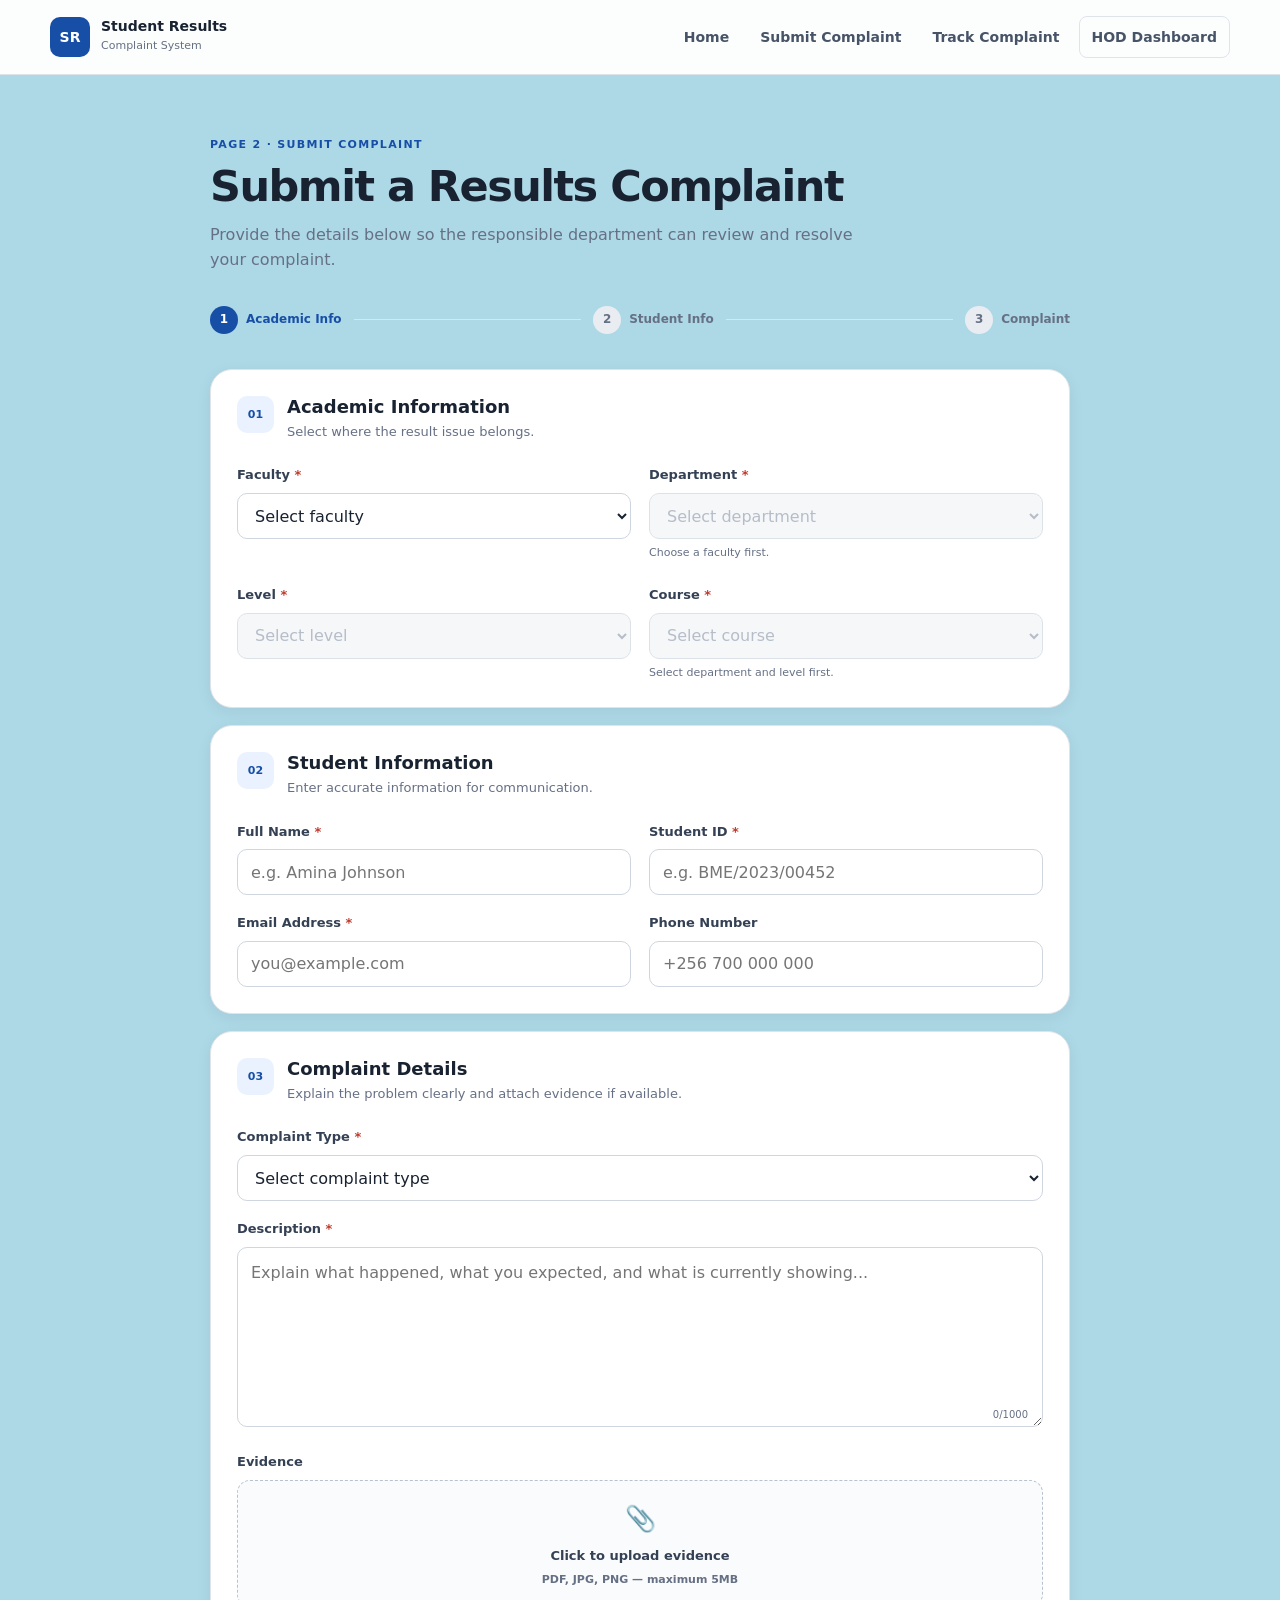
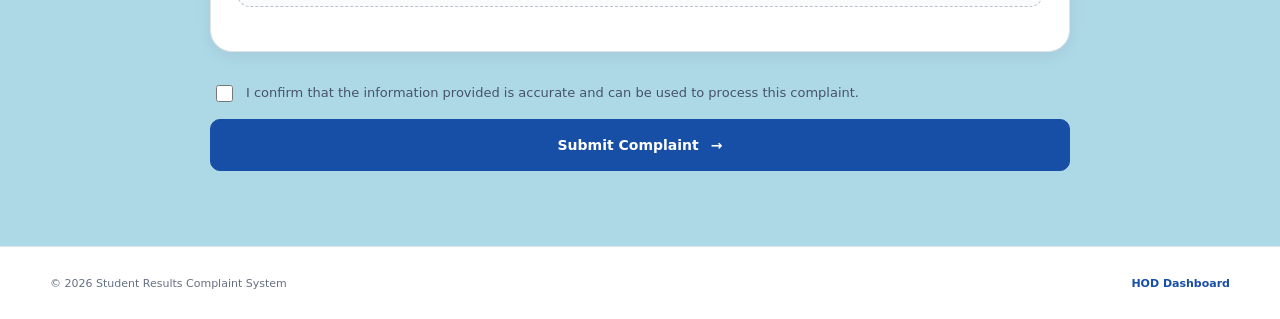
==== Third Hackthon/index.html @ c4303b91 "Add files via upload" ====
<!DOCTYPE html>
<html lang="en">
<head>
    <meta charset="UTF-8">
    <meta name="viewport" content="width=device-width, initial-scale=1.0">

   
    <title>Student Results Complaint System</title>
    <link rel="stylesheet" href="complaints.css">
</head>

<body>

    <!-- =========================================================
         GLOBAL HEADER / NAVIGATION
         ========================================================= -->
    <header class="site-header">
        <div class="container header-inner">

            <a href="index.html" class="brand" aria-label="Go to landing page">
                <span class="brand-mark">SR</span>
                <span>
                    <strong>Student Results</strong>
                    <small>Complaint System</small>
                </span>
            </a>

            <nav class="main-nav" aria-label="Main navigation">
                <a href="index.html">Home</a>
                <a href="#submit" data-view-link="submit">Submit Complaint</a>
                <a href="#track" data-view-link="track">Track Complaint</a>

                <!-- Page 5 connection -->
                <a href="hod-dashboard.html" class="hod-link">HOD Dashboard</a>
            </nav>

            <button class="mobile-menu-btn" id="mobileMenuBtn" type="button"
                    aria-label="Open navigation" aria-expanded="false">
                ☰
            </button>
        </div>

        <div class="mobile-nav" id="mobileNav">
            <a href="index.html">Home</a>
            <a href="#submit" data-view-link="submit">Submit Complaint</a>
            <a href="#track" data-view-link="track">Track Complaint</a>
            <a href="hod-dashboard.html">HOD Dashboard</a>
        </div>
    </header>


    <main>

       <!-- form -->
        <section id="submitView" class="view active-view" aria-labelledby="submitTitle">
            <div class="container narrow-container">

                <div class="page-heading">
                    <span class="step-label">PAGE 2 · SUBMIT COMPLAINT</span>
                    <h1 id="submitTitle">Submit a Results Complaint</h1>
                    <p>
                        Provide the details below so the responsible department
                        can review and resolve your complaint.
                    </p>
                </div>

                <form id="complaintForm" class="complaint-form">

                    <!-- Progress indicator -->
                    <div class="form-progress">
                        <div class="progress-step active">
                            <span>1</span>
                            <small>Academic Info</small>
                        </div>
                        <div class="progress-line"></div>
                        <div class="progress-step">
                            <span>2</span>
                            <small>Student Info</small>
                        </div>
                        <div class="progress-line"></div>
                        <div class="progress-step">
                            <span>3</span>
                            <small>Complaint</small>
                        </div>
                    </div>

                    <!-- -------------------------------
                         SECTION 1: ACADEMIC INFORMATION
                         ------------------------------- -->
                    <div class="form-card">
                        <div class="section-title">
                            <span class="section-icon">01</span>
                            <div>
                                <h2>Academic Information</h2>
                                <p>Select where the result issue belongs.</p>
                            </div>
                        </div>

                        <div class="form-grid">

                            <div class="form-group">
                                <label for="faculty">Faculty <span>*</span></label>
                                <select id="faculty" name="faculty" required>
                                    <option value="">Select faculty</option>
                                    <option value="Faculty of Engineering">Faculty of Engineering</option>
                                    <option value="Faculty of Science">Faculty of Science</option>
                                    <option value="Faculty of Medicine">Faculty of Medicine</option>
                                    <option value="Faculty of Business">Faculty of Business</option>
                                </select>
                                <small class="field-error" id="facultyError"></small>
                            </div>

                            <div class="form-group">
                                <label for="department">Department <span>*</span></label>
                                <select id="department" name="department" required disabled>
                                    <option value="">Select department</option>
                                </select>
                                <small class="field-hint">Choose a faculty first.</small>
                                <small class="field-error" id="departmentError"></small>
                            </div>

                            <div class="form-group">
                                <label for="level">Level <span>*</span></label>
                                <select id="level" name="level" required disabled>
                                    <option value="">Select level</option>
                                    <option value="100">100 Level</option>
                                    <option value="200">200 Level</option>
                                    <option value="300">300 Level</option>
                                    <option value="400">400 Level</option>
                                    <option value="500">500 Level</option>
                                </select>
                            </div>

                            <div class="form-group">
                                <label for="course">Course <span>*</span></label>
                                <select id="course" name="course" required disabled>
                                    <option value="">Select course</option>
                                </select>
                                <small class="field-hint">Select department and level first.</small>
                            </div>

                        </div>
                    </div>


                   <!-- this is students informations -->
                    <div class="form-card">
                        <div class="section-title">
                            <span class="section-icon">02</span>
                            <div>
                                <h2>Student Information</h2>
                                <p>Enter accurate information for communication.</p>
                            </div>
                        </div>

                        <div class="form-grid">

                            <div class="form-group">
                                <label for="studentName">Full Name <span>*</span></label>
                                <input type="text" id="studentName" name="studentName"
                                       placeholder="e.g. Amina Johnson" required>
                            </div>

                            <div class="form-group">
                                <label for="studentId">Student ID <span>*</span></label>
                                <input type="text" id="studentId" name="studentId"
                                       placeholder="e.g. BME/2023/00452" required>
                            </div>

                            <div class="form-group">
                                <label for="email">Email Address <span>*</span></label>
                                <input type="email" id="email" name="email"
                                       placeholder="you@example.com" required>
                            </div>

                            <div class="form-group">
                                <label for="phone">Phone Number</label>
                                <input type="tel" id="phone" name="phone"
                                       placeholder="+256 700 000 000">
                            </div>

                        </div>
                    </div>


                    <!-- this is Details for complaints -->
                    <div class="form-card">
                        <div class="section-title">
                            <span class="section-icon">03</span>
                            <div>
                                <h2>Complaint Details</h2>
                                <p>Explain the problem clearly and attach evidence if available.</p>
                            </div>
                        </div>

                        <div class="form-group">
                            <label for="complaintType">Complaint Type <span>*</span></label>
                            <select id="complaintType" name="complaintType" required>
                                <option value="">Select complaint type</option>
                                <option value="Missing Result">Missing Result</option>
                                <option value="Wrong Mark">Wrong Mark</option>
                                <option value="Wrong Grade">Wrong Grade</option>
                                <option value="Missing Course">Missing Course</option>
                                <option value="Result Not Updated">Result Not Updated</option>
                                <option value="Exam / Assessment Issue">Exam / Assessment Issue</option>
                                <option value="Other">Other</option>
                            </select>
                        </div>

                        <div class="form-group">
                            <label for="description">Description <span>*</span></label>
                            <textarea id="description" name="description" rows="6"
                                      maxlength="1000"
                                      placeholder="Explain what happened, what you expected, and what is currently showing..."
                                      required></textarea>

                            <div class="character-count">
                                <span id="descriptionCount">0</span>/1000
                            </div>
                        </div>

                        <div class="form-group">
                            <label for="evidence">Evidence</label>

                            <label class="upload-box" for="evidence">
                                <span class="upload-icon">📎</span>
                                <strong>Click to upload evidence</strong>
                                <small>PDF, JPG, PNG — maximum 5MB</small>
                                <input type="file" id="evidence" name="evidence"
                                       accept=".pdf,.jpg,.jpeg,.png">
                            </label>

                            <div id="filePreview" class="file-preview hidden"></div>
                        </div>
                    </div>


                   <!-- This is CheckBox for information -->
                    <div class="confirmation-check">
                        <label>
                            <input type="checkbox" id="confirmInfo" required>
                            <span>
                                I confirm that the information provided is accurate
                                and can be used to process this complaint.
                            </span>
                        </label>
                    </div>


                    <!-- Form error message -->
                    <div id="formMessage" class="form-message hidden" role="alert"></div>


                    <!-- Submit -->
                    <button type="submit" class="primary-btn submit-btn" id="submitBtn">
                        <span>Submit Complaint</span>
                        <span>→</span>
                    </button>

                </form>
            </div>
        </section>


        <!-- this is page 2, confirmations -->
        <section id="confirmationView" class="view" aria-labelledby="confirmationTitle">
            <div class="container narrow-container">

                <div class="confirmation-card">

                    <div class="success-icon">✓</div>

                    <span class="step-label">PAGE 3 · CONFIRMATION</span>

                    <h1 id="confirmationTitle">Complaint Successfully Submitted!</h1>

                    <p class="confirmation-text">
                        Your complaint has been received and sent to the
                        responsible department for review.
                    </p>

                    <div class="complaint-id-box">
                        <span>Your Complaint ID</span>
                        <strong id="generatedComplaintId">BME-2026-00452</strong>
                        <button type="button" id="copyComplaintId" class="copy-btn">
                            Copy ID
                        </button>
                    </div>

                    <div class="keep-id-notice">
                        <span>🔐</span>
                        <p>
                            <strong>Keep this ID safe.</strong><br>
                            You will need it to track your complaint.
                        </p>
                    </div>

                    <div class="confirmation-status">
                        <span class="status-dot status-submitted"></span>
                        <div>
                            <strong>Submitted</strong>
                            <small>Waiting for department review</small>
                        </div>
                    </div>

                    <div class="confirmation-actions">
                        <button type="button" class="primary-btn"
                                data-view-link="track"
                                id="trackFromConfirmation">
                            Track Complaint →
                        </button>

                        <a href="index.html" class="secondary-btn">
                            Back to Home
                        </a>
                    </div>

                    <p class="notification-note">
                        A notification can be sent to your email when the complaint
                        status changes.
                    </p>

                </div>
            </div>
        </section>


        <!-- Tracking Page 4 -->
        <section id="trackView" class="view" aria-labelledby="trackTitle">
            <div class="container narrow-container">

                <div class="page-heading">
                    <span class="step-label">PAGE 4 · TRACK COMPLAINT</span>
                    <h1 id="trackTitle">Track Your Complaint</h1>
                    <p>
                        Enter your Complaint ID to see the latest progress.
                    </p>
                </div>

                <!-- Search form -->
                <form id="trackingForm" class="tracking-search">
                    <label for="trackingId">Complaint ID</label>

                    <div class="tracking-input-row">
                        <input type="text" id="trackingId" name="trackingId"
                               placeholder="e.g. BME-2026-00452"
                               autocomplete="off" required>

                        <button type="submit" class="primary-btn">
                            <span>Track</span>
                            <span>→</span>
                        </button>
                    </div>

                    <small>
                        Your Complaint ID was provided after you submitted the complaint.
                    </small>
                </form>

                <div id="trackingMessage" class="form-message hidden" role="alert"></div>


                <!-- Tracking result -->
                <div id="trackingResult" class="tracking-result hidden">

                    <div class="tracking-header">
                        <div>
                            <span>Complaint</span>
                            <h2>#<span id="resultComplaintId">BME-2026-00452</span></h2>
                        </div>

                        <span id="resultStatusBadge" class="status-badge under-review">
                            Under Review
                        </span>
                    </div>

                    <div class="details-grid">

                        <div class="detail-item">
                            <span>Course</span>
                            <strong id="resultCourse">Biomedical Instrumentation</strong>
                        </div>

                        <div class="detail-item">
                            <span>Department</span>
                            <strong id="resultDepartment">Biomedical Engineering</strong>
                        </div>

                        <div class="detail-item">
                            <span>Faculty</span>
                            <strong id="resultFaculty">Faculty of Engineering</strong>
                        </div>

                        <div class="detail-item">
                            <span>Complaint Type</span>
                            <strong id="resultComplaintType">Wrong Mark</strong>
                        </div>

                    </div>


                    <!-- Status -->
                    <div class="current-status">
                        <div>
                            <span class="status-label">Current Status</span>
                            <h3 id="resultStatus">Under Review 🟠</h3>
                        </div>

                        <p id="resultUpdatedAt">
                            Last updated: Today
                        </p>
                    </div>


                    <!-- Timeline -->
                    <div class="timeline-section">
                        <h3>Complaint Timeline</h3>

                        <div class="timeline" id="complaintTimeline">

                            <div class="timeline-item completed">
                                <div class="timeline-marker">✓</div>
                                <div>
                                    <strong>Complaint Submitted</strong>
                                    <span id="timelineSubmitted">
                                        Your complaint was successfully received.
                                    </span>
                                </div>
                            </div>

                            <div class="timeline-item active">
                                <div class="timeline-marker">•</div>
                                <div>
                                    <strong>Under Review</strong>
                                    <span>
                                        The responsible department is reviewing your complaint.
                                    </span>
                                </div>
                            </div>

                            <div class="timeline-item">
                                <div class="timeline-marker">3</div>
                                <div>
                                    <strong>Resolution</strong>
                                    <span>Waiting for the complaint to be resolved.</span>
                                </div>
                            </div>

                        </div>
                    </div>


                    <!-- Privacy note -->
                    <div class="privacy-note">
                        <span>🔒</span>
                        <p>
                            For privacy, personal information and uploaded evidence
                            are not displayed on the public tracking page.
                        </p>
                    </div>

                </div>

                <div class="back-home">
                    <a href="index.html">← Back to Home</a>
                </div>

            </div>
        </section>

    </main>


   <!-- Footers -->
    <footer class="site-footer">
        <div class="container footer-inner">
            <p>© 2026 Student Results Complaint System</p>

            <!-- Page 5 connection -->
            <a href="hod-dashboard.html">HOD Dashboard</a>
        </div>
    </footer>


    <!-- all JS for Pages 2–4 -->
    <script src="complaints.js"></script>
</body>
</html>
---- Third Hackthon/complaints.css ----
:root {
    --primary: #174ea6;
    --primary-dark: #123d82;
    --primary-soft: #eaf2ff;

    --success: #18864b;
    --success-soft: #eaf8f0;

    --warning: #d97706;
    --warning-soft: #fff6e5;

    --danger: #c0392b;
    --danger-soft: #fff0ee;

    --text: #182230;
    --muted: #667085;
    --border: #dfe4ea;
    --background: lightblue;
    --white: #ffffff;

    --shadow-sm: 0 4px 16px rgba(16, 24, 40, 0.06);
    --shadow-md: 0 14px 35px rgba(16, 24, 40, 0.09);

    --radius-sm: 8px;
    --radius-md: 14px;
    --radius-lg: 22px;

    --container: 1180px;
    --narrow: 860px;
}

* {
    box-sizing: border-box;
}

html {
    scroll-behavior: smooth;
}

body {
    margin: 0;
    background: var(--background);
    color: var(--text);
    font-family: Inter, ui-sans-serif, system-ui, -apple-system,
        BlinkMacSystemFont, "Segoe UI", sans-serif;
    line-height: 1.6;
}

button,
input,
select,
textarea {
    font: inherit;
}

button,
a {
    -webkit-tap-highlight-color: transparent;
}

a {
    color: inherit;
    text-decoration: none;
}

button {
    cursor: pointer;
}

.hidden {
    display: none !important;
}


/* layout_1 */

.container {
    width: min(calc(100% - 40px), var(--container));
    margin-inline: auto;
}

.narrow-container {
    width: min(calc(100% - 40px), var(--narrow));
}

main {
    min-height: calc(100vh - 150px);
}

.view {
    display: none;
    padding: 55px 0 75px;
}

.view.active-view {
    display: block;
}


/* header */

.site-header {
    position: sticky;
    top: 0;
    z-index: 100;
    background: rgba(255, 255, 255, 0.96);
    border-bottom: 1px solid var(--border);
    backdrop-filter: blur(12px);
}

.header-inner {
    min-height: 74px;
    display: flex;
    align-items: center;
    justify-content: space-between;
    gap: 24px;
}

.brand {
    display: flex;
    align-items: center;
    gap: 11px;
}

.brand-mark {
    width: 40px;
    height: 40px;
    display: grid;
    place-items: center;
    border-radius: 10px;
    background: var(--primary);
    color: white;
    font-weight: 800;
    font-size: 14px;
}

.brand strong,
.brand small {
    display: block;
}

.brand strong {
    font-size: 14px;
    line-height: 1.1;
}

.brand small {
    color: var(--muted);
    font-size: 11px;
    margin-top: 3px;
}

.main-nav {
    display: flex;
    align-items: center;
    gap: 7px;
}

.main-nav a {
    padding: 9px 12px;
    border-radius: 8px;
    color: #475467;
    font-size: 14px;
    font-weight: 600;
}

.main-nav a:hover {
    background: var(--primary-soft);
    color: var(--primary);
}

.main-nav .hod-link {
    border: 1px solid var(--border);
}

.mobile-menu-btn,
.mobile-nav {
    display: none;
}


/* headings for headings */

.page-heading {
    margin-bottom: 28px;
}

.step-label {
    display: inline-block;
    color: var(--primary);
    font-size: 11px;
    font-weight: 800;
    letter-spacing: 0.12em;
    margin-bottom: 8px;
}

.page-heading h1,
.confirmation-card h1 {
    margin: 0;
    font-size: clamp(30px, 5vw, 43px);
    line-height: 1.12;
    letter-spacing: -0.035em;
}

.page-heading p,
.confirmation-text {
    max-width: 670px;
    margin: 12px 0 0;
    color: var(--muted);
    font-size: 16px;
}


/* progress_form */

.form-progress {
    display: flex;
    align-items: center;
    margin-bottom: 18px;
    padding: 5px 0 17px;
}

.progress-step {
    display: flex;
    align-items: center;
    gap: 8px;
    color: var(--muted);
    white-space: nowrap;
}

.progress-step span {
    width: 28px;
    height: 28px;
    display: grid;
    place-items: center;
    border-radius: 50%;
    background: #e9edf2;
    color: #667085;
    font-size: 12px;
    font-weight: 800;
}

.progress-step.active {
    color: var(--primary);
}

.progress-step.active span {
    background: var(--primary);
    color: white;
}

.progress-step small {
    font-weight: 700;
    font-size: 12px;
}

.progress-line {
    height: 1px;
    flex: 1;
    min-width: 30px;
    margin: 0 12px;
    background: var(--border);
}


/* cards for Form */

.form-card {
    background: var(--white);
    border: 1px solid var(--border);
    border-radius: var(--radius-lg);
    padding: 26px;
    margin-bottom: 17px;
    box-shadow: var(--shadow-sm);
}

.section-title {
    display: flex;
    align-items: flex-start;
    gap: 13px;
    margin-bottom: 23px;
}

.section-icon {
    flex: 0 0 auto;
    display: grid;
    place-items: center;
    width: 37px;
    height: 37px;
    border-radius: 10px;
    background: var(--primary-soft);
    color: var(--primary);
    font-size: 11px;
    font-weight: 900;
}

.section-title h2 {
    margin: 0;
    font-size: 18px;
    line-height: 1.2;
}

.section-title p {
    margin: 4px 0 0;
    color: var(--muted);
    font-size: 13px;
}

.form-grid {
    display: grid;
    grid-template-columns: repeat(2, minmax(0, 1fr));
    gap: 18px;
}

.form-group {
    position: relative;
    margin-bottom: 18px;
}

.form-grid .form-group {
    margin-bottom: 0;
}

.form-group label {
    display: block;
    margin-bottom: 7px;
    color: #344054;
    font-size: 13px;
    font-weight: 750;
}

.form-group label span {
    color: var(--danger);
}

input,
select,
textarea {
    width: 100%;
    border: 1px solid #cfd6df;
    border-radius: 10px;
    background: white;
    color: var(--text);
    outline: none;
    transition: border-color 0.2s, box-shadow 0.2s;
}

input,
select {
    min-height: 46px;
    padding: 0 13px;
}

textarea {
    min-height: 130px;
    padding: 12px 13px;
    resize: vertical;
}

input:focus,
select:focus,
textarea:focus {
    border-color: var(--primary);
    box-shadow: 0 0 0 3px rgba(23, 78, 166, 0.10);
}

select:disabled {
    cursor: not-allowed;
    background: #f2f4f7;
    color: #98a2b3;
}

.field-hint,
.field-error {
    display: block;
    margin-top: 5px;
    font-size: 11px;
}

.field-hint {
    color: var(--muted);
}

.field-error {
    color: var(--danger);
}


/* text_area_count */
.character-count {
    position: absolute;
    right: 10px;
    bottom: 9px;
    padding: 2px 5px;
    border-radius: 5px;
    background: white;
    color: var(--muted);
    font-size: 10px;
}


/* uploading_file */

.upload-box {
    min-height: 125px;
    display: flex !important;
    flex-direction: column;
    align-items: center;
    justify-content: center;
    gap: 4px;
    padding: 18px;
    border: 1.5px dashed #b8c2ce;
    border-radius: 13px;
    background: #fafbfc;
    text-align: center;
    cursor: pointer;
    transition: 0.2s;
}

.upload-box:hover {
    border-color: var(--primary);
    background: var(--primary-soft);
}

.upload-box input[type="file"] {
    display: none;
}

.upload-icon {
    font-size: 25px;
    margin-bottom: 3px;
}

.upload-box strong {
    font-size: 13px;
}

.upload-box small {
    color: var(--muted);
    font-size: 11px;
}

.file-preview {
    display: flex;
    align-items: center;
    justify-content: space-between;
    gap: 12px;
    margin-top: 10px;
    padding: 11px 13px;
    border: 1px solid var(--border);
    border-radius: 9px;
    background: #fafbfc;
    font-size: 12px;
}

.remove-file {
    border: 0;
    background: transparent;
    color: var(--danger);
    font-weight: 700;
}


/* checkbox & button */

.confirmation-check {
    padding: 14px 2px;
}

.confirmation-check label {
    display: flex;
    align-items: flex-start;
    gap: 10px;
    color: #475467;
    font-size: 13px;
    cursor: pointer;
}

.confirmation-check input {
    width: 17px;
    height: 17px;
    min-height: 17px;
    margin-top: 2px;
    accent-color: var(--primary);
}

.primary-btn,
.secondary-btn {
    min-height: 46px;
    display: inline-flex;
    align-items: center;
    justify-content: center;
    gap: 12px;
    padding: 0 18px;
    border-radius: 10px;
    font-size: 13px;
    font-weight: 800;
    transition: 0.2s;
}

.primary-btn {
    border: 1px solid var(--primary);
    background: var(--primary);
    color: white;
}

.primary-btn:hover {
    background: var(--primary-dark);
    border-color: var(--primary-dark);
    transform: translateY(-1px);
}

.secondary-btn {
    border: 1px solid var(--border);
    background: white;
    color: #344054;
}

.secondary-btn:hover {
    background: #f8fafc;
}

.submit-btn {
    width: 100%;
    min-height: 52px;
    font-size: 14px;
}

.submit-btn:disabled {
    opacity: 0.65;
    cursor: wait;
    transform: none;
}


/* form & tracking_message */

.form-message {
    margin: 12px 0;
    padding: 12px 14px;
    border-radius: 9px;
    font-size: 13px;
    font-weight: 600;
}

.form-message.error {
    border: 1px solid #f3c3bd;
    background: var(--danger-soft);
    color: var(--danger);
}

.form-message.success {
    border: 1px solid #b9e3ca;
    background: var(--success-soft);
    color: var(--success);
}


/* confirmacion de la pagina 3 */

.confirmation-card {
    max-width: 680px;
    margin: 10px auto 0;
    padding: 45px 40px;
    border: 1px solid var(--border);
    border-radius: 25px;
    background: white;
    text-align: center;
    box-shadow: var(--shadow-md);
}

.success-icon {
    width: 68px;
    height: 68px;
    display: grid;
    place-items: center;
    margin: 0 auto 18px;
    border-radius: 50%;
    background: var(--success-soft);
    color: var(--success);
    font-size: 35px;
    font-weight: 800;
}

.confirmation-card .step-label {
    margin-bottom: 9px;
}

.confirmation-card h1 {
    font-size: clamp(28px, 5vw, 38px);
}

.complaint-id-box {
    position: relative;
    margin: 27px 0 16px;
    padding: 19px 60px 19px 20px;
    border: 1px solid #c9d9f5;
    border-radius: 13px;
    background: var(--primary-soft);
    text-align: left;
}

.complaint-id-box span {
    display: block;
    color: var(--muted);
    font-size: 11px;
    font-weight: 700;
    text-transform: uppercase;
    letter-spacing: 0.08em;
}

.complaint-id-box strong {
    display: block;
    margin-top: 3px;
    color: var(--primary);
    font-size: 25px;
    letter-spacing: 0.03em;
}

.copy-btn {
    position: absolute;
    top: 50%;
    right: 13px;
    transform: translateY(-50%);
    border: 0;
    border-radius: 7px;
    padding: 7px 9px;
    background: white;
    color: var(--primary);
    font-size: 11px;
    font-weight: 800;
}

.keep-id-notice {
    display: flex;
    align-items: center;
    gap: 11px;
    padding: 13px 15px;
    border-radius: 10px;
    background: #f8fafc;
    text-align: left;
}

.keep-id-notice p {
    margin: 0;
    color: #475467;
    font-size: 12px;
}

.confirmation-status {
    display: flex;
    align-items: center;
    justify-content: center;
    gap: 9px;
    margin: 22px 0;
}

.status-dot {
    width: 10px;
    height: 10px;
    display: inline-block;
    border-radius: 50%;
}

.status-submitted {
    background: #64748b;
}

.confirmation-status strong,
.confirmation-status small {
    display: block;
}

.confirmation-status strong {
    font-size: 13px;
}

.confirmation-status small {
    color: var(--muted);
    font-size: 11px;
}

.confirmation-actions {
    display: flex;
    justify-content: center;
    gap: 10px;
    flex-wrap: wrap;
}

.notification-note {
    margin: 20px 0 0;
    color: var(--muted);
    font-size: 11px;
}


/* pagina 3_trackings */
.tracking-search {
    padding: 22px;
    margin-bottom: 20px;
    border: 1px solid var(--border);
    border-radius: var(--radius-lg);
    background: white;
    box-shadow: var(--shadow-sm);
}

.tracking-search > label {
    display: block;
    margin-bottom: 7px;
    font-size: 13px;
    font-weight: 750;
}

.tracking-input-row {
    display: flex;
    gap: 10px;
}

.tracking-input-row input {
    flex: 1;
}

.tracking-input-row .primary-btn {
    min-width: 110px;
}

.tracking-search > small {
    display: block;
    margin-top: 7px;
    color: var(--muted);
    font-size: 11px;
}

.tracking-result {
    overflow: hidden;
    border: 1px solid var(--border);
    border-radius: var(--radius-lg);
    background: white;
    box-shadow: var(--shadow-md);
}

.tracking-header {
    display: flex;
    align-items: center;
    justify-content: space-between;
    gap: 15px;
    padding: 24px;
    border-bottom: 1px solid var(--border);
}

.tracking-header > div span {
    color: var(--muted);
    font-size: 11px;
    font-weight: 700;
    text-transform: uppercase;
    letter-spacing: 0.08em;
}

.tracking-header h2 {
    margin: 3px 0 0;
    font-size: 24px;
}

.status-badge {
    display: inline-flex;
    align-items: center;
    padding: 7px 11px;
    border-radius: 999px;
    font-size: 11px;
    font-weight: 800;
}

.status-badge.under-review {
    background: var(--warning-soft);
    color: var(--warning);
}

.status-badge.resolved {
    background: var(--success-soft);
    color: var(--success);
}

.status-badge.submitted {
    background: #f1f3f5;
    color: #475467;
}

.status-badge.meeting {
    background: #f1eaff;
    color: #7048a8;
}

.details-grid {
    display: grid;
    grid-template-columns: repeat(2, 1fr);
    border-bottom: 1px solid var(--border);
}

.detail-item {
    padding: 18px 24px;
    border-right: 1px solid var(--border);
    border-bottom: 1px solid var(--border);
}

.detail-item:nth-child(2n) {
    border-right: 0;
}

.detail-item:nth-last-child(-n + 2) {
    border-bottom: 0;
}

.detail-item span {
    display: block;
    color: var(--muted);
    font-size: 11px;
    margin-bottom: 3px;
}

.detail-item strong {
    font-size: 13px;
}

.current-status {
    display: flex;
    align-items: center;
    justify-content: space-between;
    gap: 20px;
    margin: 20px 24px;
    padding: 18px;
    border-radius: 13px;
    background: var(--warning-soft);
}

.status-label {
    display: block;
    color: var(--warning);
    font-size: 10px;
    font-weight: 800;
    letter-spacing: 0.08em;
    text-transform: uppercase;
}

.current-status h3 {
    margin: 2px 0 0;
    font-size: 18px;
}

.current-status p {
    margin: 0;
    color: var(--muted);
    font-size: 11px;
    text-align: right;
}

.timeline-section {
    padding: 5px 24px 24px;
}

.timeline-section > h3 {
    font-size: 15px;
    margin-bottom: 18px;
}

.timeline {
    position: relative;
}

.timeline::before {
    content: "";
    position: absolute;
    left: 15px;
    top: 18px;
    bottom: 18px;
    width: 1px;
    background: #d8dee6;
}

.timeline-item {
    position: relative;
    display: flex;
    gap: 14px;
    min-height: 70px;
}

.timeline-marker {
    position: relative;
    z-index: 1;
    width: 31px;
    height: 31px;
    flex: 0 0 31px;
    display: grid;
    place-items: center;
    border: 1px solid #d5dbe3;
    border-radius: 50%;
    background: white;
    color: #98a2b3;
    font-size: 11px;
    font-weight: 800;
}

.timeline-item.completed .timeline-marker {
    border-color: var(--success);
    background: var(--success);
    color: white;
}

.timeline-item.active .timeline-marker {
    border-color: var(--warning);
    background: var(--warning-soft);
    color: var(--warning);
}

.timeline-item strong,
.timeline-item span {
    display: block;
}

.timeline-item strong {
    font-size: 13px;
}

.timeline-item span {
    margin-top: 2px;
    color: var(--muted);
    font-size: 11px;
}

.privacy-note {
    display: flex;
    align-items: flex-start;
    gap: 10px;
    margin: 0 24px 24px;
    padding: 12px 14px;
    border-radius: 9px;
    background: #f8fafc;
}

.privacy-note p {
    margin: 0;
    color: var(--muted);
    font-size: 11px;
}

.back-home {
    margin-top: 18px;
    text-align: center;
}

.back-home a {
    color: var(--primary);
    font-size: 12px;
    font-weight: 700;
}


/* pie de pagina */

.site-footer {
    border-top: 1px solid var(--border);
    background: white;
}

.footer-inner {
    min-height: 72px;
    display: flex;
    align-items: center;
    justify-content: space-between;
    gap: 15px;
}

.footer-inner p,
.footer-inner a {
    color: var(--muted);
    font-size: 11px;
}

.footer-inner a {
    color: var(--primary);
    font-weight: 700;
}


/* media    Quary */

@media (max-width: 760px) {

    .container,
    .narrow-container {
        width: min(calc(100% - 28px), var(--container));
    }

    .main-nav {
        display: none;
    }

    .mobile-menu-btn {
        display: grid;
        place-items: center;
        width: 42px;
        height: 42px;
        border: 1px solid var(--border);
        border-radius: 9px;
        background: white;
        color: var(--text);
        font-size: 20px;
    }

    .mobile-nav {
        padding: 8px 14px 14px;
        border-top: 1px solid var(--border);
        background: white;
    }

    .mobile-nav.open {
        display: grid;
    }

    .mobile-nav a {
        padding: 11px;
        border-radius: 8px;
        font-size: 13px;
        font-weight: 700;
    }

    .mobile-nav a:hover {
        background: var(--primary-soft);
        color: var(--primary);
    }

    .view {
        padding: 38px 0 55px;
    }

    .form-grid,
    .details-grid {
        grid-template-columns: 1fr;
    }

    .detail-item,
    .detail-item:nth-child(2n),
    .detail-item:nth-last-child(-n + 2) {
        border-right: 0;
        border-bottom: 1px solid var(--border);
    }

    .detail-item:last-child {
        border-bottom: 0;
    }

    .form-card {
        padding: 20px;
    }

    .form-progress {
        overflow-x: auto;
    }

    .progress-line {
        min-width: 18px;
        margin-inline: 7px;
    }

    .progress-step small {
        display: none;
    }

    .confirmation-card {
        padding: 32px 20px;
    }

    .tracking-input-row {
        flex-direction: column;
    }

    .tracking-input-row .primary-btn {
        width: 100%;
    }

    .tracking-header,
    .current-status {
        align-items: flex-start;
        flex-direction: column;
    }

    .current-status p {
        text-align: left;
    }

    .footer-inner {
        min-height: 85px;
        align-items: flex-start;
        justify-content: center;
        flex-direction: column;
        gap: 2px;
    }
}
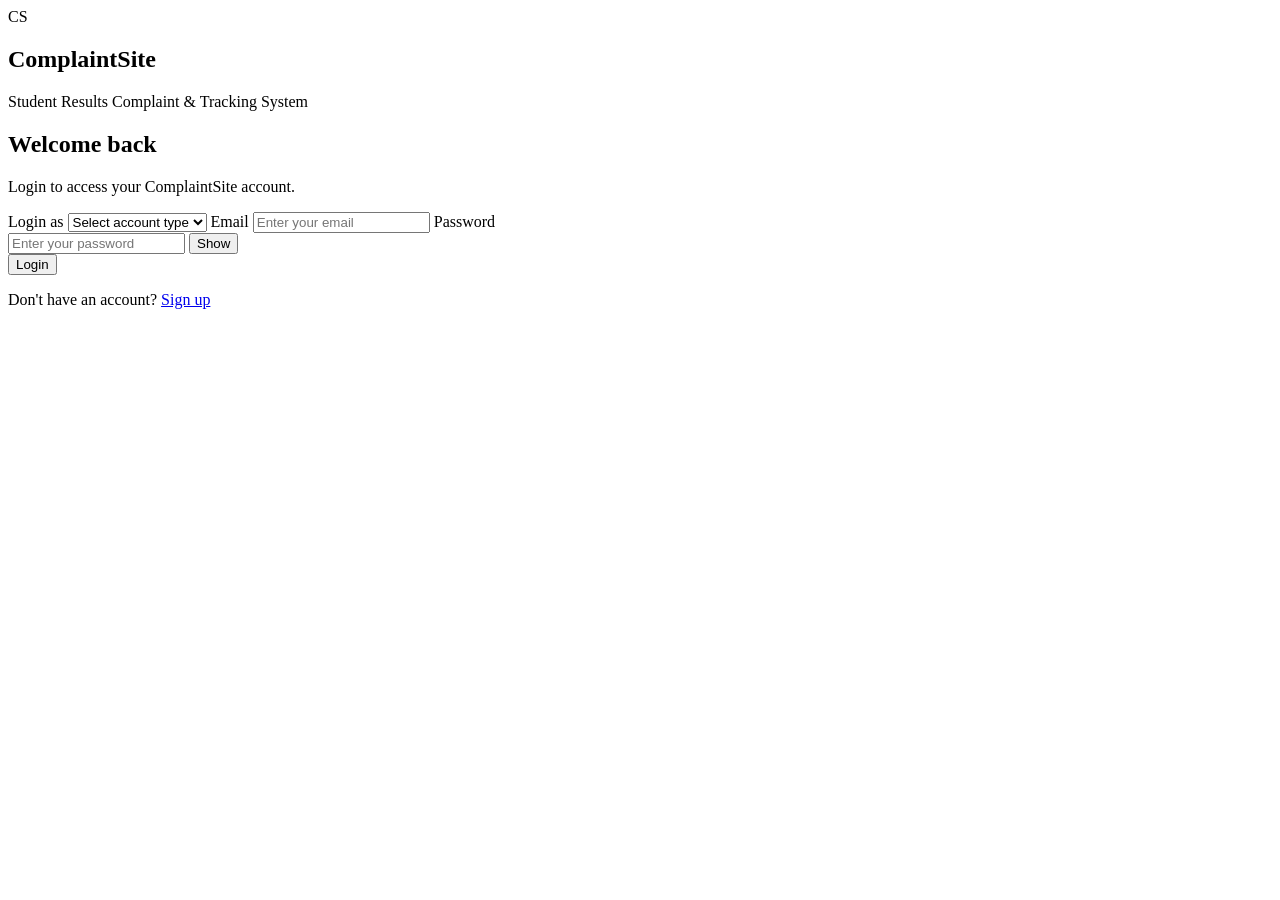
==== commit a89dfae4: "Add files via upload" ====
--- a/Third Hackthon/index.html
+++ b/Third Hackthon/index.html
@@ -1,488 +1,90 @@
-<!DOCTYPE html>
+<!doctype html>
 <html lang="en">
-<head>
-    <meta charset="UTF-8">
-    <meta name="viewport" content="width=device-width, initial-scale=1.0">
+  <head>
+    <meta charset="UTF-8" />
+    <meta name="viewport" content="width=device-width, initial-scale=1.0" />
 
-   
-    <title>Student Results Complaint System</title>
-    <link rel="stylesheet" href="complaints.css">
-</head>
+    <title>Login | ComplaintSite</title>
 
-<body>
+    <link rel="stylesheet" href="style.css" />
+  </head>
 
-    <!-- =========================================================
-         GLOBAL HEADER / NAVIGATION
-         ========================================================= -->
-    <header class="site-header">
-        <div class="container header-inner">
+  <body>
+    <main class="auth-page">
+      <!-- LEFT SIDE -->
+      <section class="auth-intro">
+        <div class="logo">CS</div>
 
-            <a href="index.html" class="brand" aria-label="Go to landing page">
-                <span class="brand-mark">SR</span>
-                <span>
-                    <strong>Student Results</strong>
-                    <small>Complaint System</small>
-                </span>
-            </a>
+        <h1>ComplaintSite</h1>
 
-            <nav class="main-nav" aria-label="Main navigation">
-                <a href="index.html">Home</a>
-                <a href="#submit" data-view-link="submit">Submit Complaint</a>
-                <a href="#track" data-view-link="track">Track Complaint</a>
+        <p>Student Results Complaint & Tracking System</p>
+      </section>
 
-                <!-- Page 5 connection -->
-                <a href="hod-dashboard.html" class="hod-link">HOD Dashboard</a>
-            </nav>
+      <!-- LOGIN CARD -->
+      <section class="auth-card">
+        <div class="form-heading">
+          <h2>Welcome back</h2>
 
-            <button class="mobile-menu-btn" id="mobileMenuBtn" type="button"
-                    aria-label="Open navigation" aria-expanded="false">
-                ☰
-            </button>
+          <p>Login to access your ComplaintSite account.</p>
         </div>
 
-        <div class="mobile-nav" id="mobileNav">
-            <a href="index.html">Home</a>
-            <a href="#submit" data-view-link="submit">Submit Complaint</a>
-            <a href="#track" data-view-link="track">Track Complaint</a>
-            <a href="hod-dashboard.html">HOD Dashboard</a>
+        <form id="loginForm">
+          <!-- ROLE -->
+          <label for="loginRole"> Login as </label>
+
+          <select id="loginRole" required>
+            <option value="">Select account type</option>
+
+            <option value="student">Student</option>
+
+            <option value="administrator">Administrator</option>
+          </select>
+
+          <!-- EMAIL -->
+          <label for="loginEmail"> Email </label>
+
+          <input
+            type="email"
+            id="loginEmail"
+            placeholder="Enter your email"
+            required
+          />
+
+          <!-- PASSWORD -->
+          <label for="loginPassword"> Password </label>
+
+          <div class="password-container">
+            <input
+              type="password"
+              id="loginPassword"
+              placeholder="Enter your password"
+              required
+            />
+
+            <button
+              type="button"
+              class="show-password"
+              data-target="loginPassword"
+            >
+              Show
+            </button>
+          </div>
+
+          <button type="submit" class="primary-btn">Login</button>
+
+          <p id="loginMessage" class="message"></p>
+        </form>
+
+        <!-- SIGN UP LINK -->
+        <div class="signup-link">
+          <p>
+            Don't have an account?
+            <a href="signup.html"> Sign up </a>
+          </p>
         </div>
-    </header>
-
-
-    <main>
-
-       <!-- form -->
-        <section id="submitView" class="view active-view" aria-labelledby="submitTitle">
-            <div class="container narrow-container">
-
-                <div class="page-heading">
-                    <span class="step-label">PAGE 2 · SUBMIT COMPLAINT</span>
-                    <h1 id="submitTitle">Submit a Results Complaint</h1>
-                    <p>
-                        Provide the details below so the responsible department
-                        can review and resolve your complaint.
-                    </p>
-                </div>
-
-                <form id="complaintForm" class="complaint-form">
-
-                    <!-- Progress indicator -->
-                    <div class="form-progress">
-                        <div class="progress-step active">
-                            <span>1</span>
-                            <small>Academic Info</small>
-                        </div>
-                        <div class="progress-line"></div>
-                        <div class="progress-step">
-                            <span>2</span>
-                            <small>Student Info</small>
-                        </div>
-                        <div class="progress-line"></div>
-                        <div class="progress-step">
-                            <span>3</span>
-                            <small>Complaint</small>
-                        </div>
-                    </div>
-
-                    <!-- -------------------------------
-                         SECTION 1: ACADEMIC INFORMATION
-                         ------------------------------- -->
-                    <div class="form-card">
-                        <div class="section-title">
-                            <span class="section-icon">01</span>
-                            <div>
-                                <h2>Academic Information</h2>
-                                <p>Select where the result issue belongs.</p>
-                            </div>
-                        </div>
-
-                        <div class="form-grid">
-
-                            <div class="form-group">
-                                <label for="faculty">Faculty <span>*</span></label>
-                                <select id="faculty" name="faculty" required>
-                                    <option value="">Select faculty</option>
-                                    <option value="Faculty of Engineering">Faculty of Engineering</option>
-                                    <option value="Faculty of Science">Faculty of Science</option>
-                                    <option value="Faculty of Medicine">Faculty of Medicine</option>
-                                    <option value="Faculty of Business">Faculty of Business</option>
-                                </select>
-                                <small class="field-error" id="facultyError"></small>
-                            </div>
-
-                            <div class="form-group">
-                                <label for="department">Department <span>*</span></label>
-                                <select id="department" name="department" required disabled>
-                                    <option value="">Select department</option>
-                                </select>
-                                <small class="field-hint">Choose a faculty first.</small>
-                                <small class="field-error" id="departmentError"></small>
-                            </div>
-
-                            <div class="form-group">
-                                <label for="level">Level <span>*</span></label>
-                                <select id="level" name="level" required disabled>
-                                    <option value="">Select level</option>
-                                    <option value="100">100 Level</option>
-                                    <option value="200">200 Level</option>
-                                    <option value="300">300 Level</option>
-                                    <option value="400">400 Level</option>
-                                    <option value="500">500 Level</option>
-                                </select>
-                            </div>
-
-                            <div class="form-group">
-                                <label for="course">Course <span>*</span></label>
-                                <select id="course" name="course" required disabled>
-                                    <option value="">Select course</option>
-                                </select>
-                                <small class="field-hint">Select department and level first.</small>
-                            </div>
-
-                        </div>
-                    </div>
-
-
-                   <!-- this is students informations -->
-                    <div class="form-card">
-                        <div class="section-title">
-                            <span class="section-icon">02</span>
-                            <div>
-                                <h2>Student Information</h2>
-                                <p>Enter accurate information for communication.</p>
-                            </div>
-                        </div>
-
-                        <div class="form-grid">
-
-                            <div class="form-group">
-                                <label for="studentName">Full Name <span>*</span></label>
-                                <input type="text" id="studentName" name="studentName"
-                                       placeholder="e.g. Amina Johnson" required>
-                            </div>
-
-                            <div class="form-group">
-                                <label for="studentId">Student ID <span>*</span></label>
-                                <input type="text" id="studentId" name="studentId"
-                                       placeholder="e.g. BME/2023/00452" required>
-                            </div>
-
-                            <div class="form-group">
-                                <label for="email">Email Address <span>*</span></label>
-                                <input type="email" id="email" name="email"
-                                       placeholder="you@example.com" required>
-                            </div>
-
-                            <div class="form-group">
-                                <label for="phone">Phone Number</label>
-                                <input type="tel" id="phone" name="phone"
-                                       placeholder="+256 700 000 000">
-                            </div>
-
-                        </div>
-                    </div>
-
-
-                    <!-- this is Details for complaints -->
-                    <div class="form-card">
-                        <div class="section-title">
-                            <span class="section-icon">03</span>
-                            <div>
-                                <h2>Complaint Details</h2>
-                                <p>Explain the problem clearly and attach evidence if available.</p>
-                            </div>
-                        </div>
-
-                        <div class="form-group">
-                            <label for="complaintType">Complaint Type <span>*</span></label>
-                            <select id="complaintType" name="complaintType" required>
-                                <option value="">Select complaint type</option>
-                                <option value="Missing Result">Missing Result</option>
-                                <option value="Wrong Mark">Wrong Mark</option>
-                                <option value="Wrong Grade">Wrong Grade</option>
-                                <option value="Missing Course">Missing Course</option>
-                                <option value="Result Not Updated">Result Not Updated</option>
-                                <option value="Exam / Assessment Issue">Exam / Assessment Issue</option>
-                                <option value="Other">Other</option>
-                            </select>
-                        </div>
-
-                        <div class="form-group">
-                            <label for="description">Description <span>*</span></label>
-                            <textarea id="description" name="description" rows="6"
-                                      maxlength="1000"
-                                      placeholder="Explain what happened, what you expected, and what is currently showing..."
-                                      required></textarea>
-
-                            <div class="character-count">
-                                <span id="descriptionCount">0</span>/1000
-                            </div>
-                        </div>
-
-                        <div class="form-group">
-                            <label for="evidence">Evidence</label>
-
-                            <label class="upload-box" for="evidence">
-                                <span class="upload-icon">📎</span>
-                                <strong>Click to upload evidence</strong>
-                                <small>PDF, JPG, PNG — maximum 5MB</small>
-                                <input type="file" id="evidence" name="evidence"
-                                       accept=".pdf,.jpg,.jpeg,.png">
-                            </label>
-
-                            <div id="filePreview" class="file-preview hidden"></div>
-                        </div>
-                    </div>
-
-
-                   <!-- This is CheckBox for information -->
-                    <div class="confirmation-check">
-                        <label>
-                            <input type="checkbox" id="confirmInfo" required>
-                            <span>
-                                I confirm that the information provided is accurate
-                                and can be used to process this complaint.
-                            </span>
-                        </label>
-                    </div>
-
-
-                    <!-- Form error message -->
-                    <div id="formMessage" class="form-message hidden" role="alert"></div>
-
-
-                    <!-- Submit -->
-                    <button type="submit" class="primary-btn submit-btn" id="submitBtn">
-                        <span>Submit Complaint</span>
-                        <span>→</span>
-                    </button>
-
-                </form>
-            </div>
-        </section>
-
-
-        <!-- this is page 2, confirmations -->
-        <section id="confirmationView" class="view" aria-labelledby="confirmationTitle">
-            <div class="container narrow-container">
-
-                <div class="confirmation-card">
-
-                    <div class="success-icon">✓</div>
-
-                    <span class="step-label">PAGE 3 · CONFIRMATION</span>
-
-                    <h1 id="confirmationTitle">Complaint Successfully Submitted!</h1>
-
-                    <p class="confirmation-text">
-                        Your complaint has been received and sent to the
-                        responsible department for review.
-                    </p>
-
-                    <div class="complaint-id-box">
-                        <span>Your Complaint ID</span>
-                        <strong id="generatedComplaintId">BME-2026-00452</strong>
-                        <button type="button" id="copyComplaintId" class="copy-btn">
-                            Copy ID
-                        </button>
-                    </div>
-
-                    <div class="keep-id-notice">
-                        <span>🔐</span>
-                        <p>
-                            <strong>Keep this ID safe.</strong><br>
-                            You will need it to track your complaint.
-                        </p>
-                    </div>
-
-                    <div class="confirmation-status">
-                        <span class="status-dot status-submitted"></span>
-                        <div>
-                            <strong>Submitted</strong>
-                            <small>Waiting for department review</small>
-                        </div>
-                    </div>
-
-                    <div class="confirmation-actions">
-                        <button type="button" class="primary-btn"
-                                data-view-link="track"
-                                id="trackFromConfirmation">
-                            Track Complaint →
-                        </button>
-
-                        <a href="index.html" class="secondary-btn">
-                            Back to Home
-                        </a>
-                    </div>
-
-                    <p class="notification-note">
-                        A notification can be sent to your email when the complaint
-                        status changes.
-                    </p>
-
-                </div>
-            </div>
-        </section>
-
-
-        <!-- Tracking Page 4 -->
-        <section id="trackView" class="view" aria-labelledby="trackTitle">
-            <div class="container narrow-container">
-
-                <div class="page-heading">
-                    <span class="step-label">PAGE 4 · TRACK COMPLAINT</span>
-                    <h1 id="trackTitle">Track Your Complaint</h1>
-                    <p>
-                        Enter your Complaint ID to see the latest progress.
-                    </p>
-                </div>
-
-                <!-- Search form -->
-                <form id="trackingForm" class="tracking-search">
-                    <label for="trackingId">Complaint ID</label>
-
-                    <div class="tracking-input-row">
-                        <input type="text" id="trackingId" name="trackingId"
-                               placeholder="e.g. BME-2026-00452"
-                               autocomplete="off" required>
-
-                        <button type="submit" class="primary-btn">
-                            <span>Track</span>
-                            <span>→</span>
-                        </button>
-                    </div>
-
-                    <small>
-                        Your Complaint ID was provided after you submitted the complaint.
-                    </small>
-                </form>
-
-                <div id="trackingMessage" class="form-message hidden" role="alert"></div>
-
-
-                <!-- Tracking result -->
-                <div id="trackingResult" class="tracking-result hidden">
-
-                    <div class="tracking-header">
-                        <div>
-                            <span>Complaint</span>
-                            <h2>#<span id="resultComplaintId">BME-2026-00452</span></h2>
-                        </div>
-
-                        <span id="resultStatusBadge" class="status-badge under-review">
-                            Under Review
-                        </span>
-                    </div>
-
-                    <div class="details-grid">
-
-                        <div class="detail-item">
-                            <span>Course</span>
-                            <strong id="resultCourse">Biomedical Instrumentation</strong>
-                        </div>
-
-                        <div class="detail-item">
-                            <span>Department</span>
-                            <strong id="resultDepartment">Biomedical Engineering</strong>
-                        </div>
-
-                        <div class="detail-item">
-                            <span>Faculty</span>
-                            <strong id="resultFaculty">Faculty of Engineering</strong>
-                        </div>
-
-                        <div class="detail-item">
-                            <span>Complaint Type</span>
-                            <strong id="resultComplaintType">Wrong Mark</strong>
-                        </div>
-
-                    </div>
-
-
-                    <!-- Status -->
-                    <div class="current-status">
-                        <div>
-                            <span class="status-label">Current Status</span>
-                            <h3 id="resultStatus">Under Review 🟠</h3>
-                        </div>
-
-                        <p id="resultUpdatedAt">
-                            Last updated: Today
-                        </p>
-                    </div>
-
-
-                    <!-- Timeline -->
-                    <div class="timeline-section">
-                        <h3>Complaint Timeline</h3>
-
-                        <div class="timeline" id="complaintTimeline">
-
-                            <div class="timeline-item completed">
-                                <div class="timeline-marker">✓</div>
-                                <div>
-                                    <strong>Complaint Submitted</strong>
-                                    <span id="timelineSubmitted">
-                                        Your complaint was successfully received.
-                                    </span>
-                                </div>
-                            </div>
-
-                            <div class="timeline-item active">
-                                <div class="timeline-marker">•</div>
-                                <div>
-                                    <strong>Under Review</strong>
-                                    <span>
-                                        The responsible department is reviewing your complaint.
-                                    </span>
-                                </div>
-                            </div>
-
-                            <div class="timeline-item">
-                                <div class="timeline-marker">3</div>
-                                <div>
-                                    <strong>Resolution</strong>
-                                    <span>Waiting for the complaint to be resolved.</span>
-                                </div>
-                            </div>
-
-                        </div>
-                    </div>
-
-
-                    <!-- Privacy note -->
-                    <div class="privacy-note">
-                        <span>🔒</span>
-                        <p>
-                            For privacy, personal information and uploaded evidence
-                            are not displayed on the public tracking page.
-                        </p>
-                    </div>
-
-                </div>
-
-                <div class="back-home">
-                    <a href="index.html">← Back to Home</a>
-                </div>
-
-            </div>
-        </section>
-
+      </section>
     </main>
 
-
-   <!-- Footers -->
-    <footer class="site-footer">
-        <div class="container footer-inner">
-            <p>© 2026 Student Results Complaint System</p>
-
-            <!-- Page 5 connection -->
-            <a href="hod-dashboard.html">HOD Dashboard</a>
-        </div>
-    </footer>
-
-
-    <!-- all JS for Pages 2–4 -->
-    <script src="complaints.js"></script>
-</body>
+    <script src="script.js"></script>
+  </body>
 </html>
